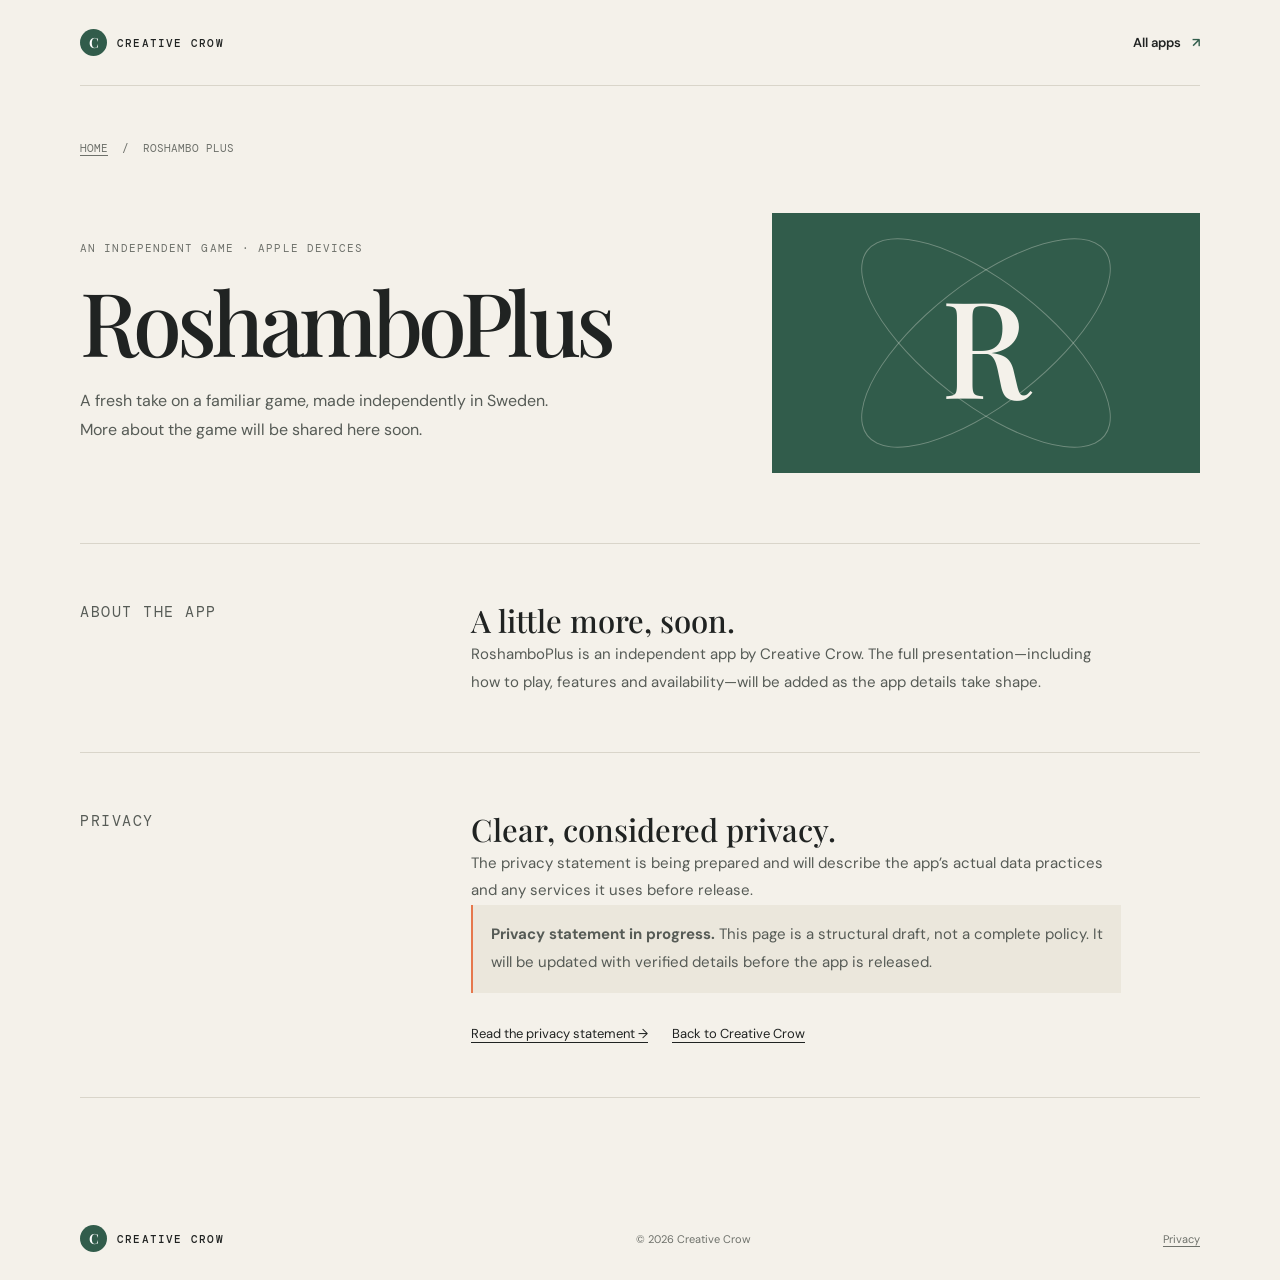
==== roshambo-plus/index.html @ c16c54fe "feature: Template info for roshambo-plus" ====
<!doctype html>
<html lang="en">
<head>
  <meta charset="utf-8">
  <meta name="viewport" content="width=device-width, initial-scale=1">
  <meta name="theme-color" content="#f4f1ea">
  <meta name="description" content="RoshamboPlus — an independent game for Apple devices by Creative Crow.">
  <title>RoshamboPlus — Creative Crow</title>
  <link rel="stylesheet" href="../styles.css">
</head>
<body>
  <header class="site-header wrap">
    <a class="wordmark" href="../index.html"><span class="wordmark-mark">C</span> CREATIVE CROW</a>
    <a class="header-link" href="../index.html">All apps <span aria-hidden="true">↗</span></a>
  </header>
  <main class="wrap page-main">
    <p class="breadcrumb"><a href="../index.html">HOME</a> &nbsp;/&nbsp; ROSHAMBO PLUS</p>
    <section class="product-hero">
      <div>
        <p class="eyebrow">AN INDEPENDENT GAME · APPLE DEVICES</p>
        <h1>RoshamboPlus</h1>
        <p class="lead">A fresh take on a familiar game, made independently in Sweden. More about the game will be shared here soon.</p>
      </div>
      <div class="product-stamp" aria-hidden="true"><span class="stamp-letter">R</span></div>
    </section>
    <section class="product-section">
      <p class="eyebrow">ABOUT THE APP</p>
      <div><h2>A little more, soon.</h2><p>RoshamboPlus is an independent app by Creative Crow. The full presentation—including how to play, features and availability—will be added as the app details take shape.</p></div>
    </section>
    <section class="product-section">
      <p class="eyebrow">PRIVACY</p>
      <div><h2>Clear, considered privacy.</h2><p>The privacy statement is being prepared and will describe the app’s actual data practices and any services it uses before release.</p><p class="draft-note"><strong>Privacy statement in progress.</strong> This page is a structural draft, not a complete policy. It will be updated with verified details before the app is released.</p><div class="page-actions"><a href="privacy.html">Read the privacy statement →</a><a href="../index.html">Back to Creative Crow</a></div></div>
    </section>
  </main>
  <footer class="site-footer wrap"><a class="wordmark" href="../index.html"><span class="wordmark-mark">C</span> CREATIVE CROW</a><span>© 2026 Creative Crow</span><a href="privacy.html">Privacy</a></footer>
</body>
</html>
---- styles.css ----
@import url('https://fonts.googleapis.com/css2?family=DM+Mono:wght@400;500&family=DM+Sans:wght@400;500;600;700&family=Playfair+Display:ital,wght@0,500;0,600;1,500;1,600&display=swap');

:root{--paper:#f4f1ea;--ink:#202322;--muted:#6e716b;--line:#d9d5ca;--green:#315c4b;--orange:#e6784d;--yellow:#edc962;--display:'Playfair Display',Georgia,serif;--body:'DM Sans',Arial,sans-serif;--mono:'DM Mono',monospace}
*{box-sizing:border-box}html{scroll-behavior:smooth}body{margin:0;background:var(--paper);color:var(--ink);font-family:var(--body);-webkit-font-smoothing:antialiased}a{color:inherit;text-decoration:none}.wrap{width:min(1120px,calc(100% - 64px));margin-inline:auto}.site-header{height:86px;display:flex;align-items:center;justify-content:space-between;border-bottom:1px solid var(--line)}.wordmark{display:inline-flex;align-items:center;gap:10px;font:500 11px var(--mono);letter-spacing:.11em}.wordmark-mark{width:27px;height:27px;display:grid;place-items:center;border-radius:50%;background:var(--green);color:#fff;font:600 14px var(--display);letter-spacing:0}.header-link,.text-link{font-size:13px;font-weight:600}.header-link span{margin-left:8px;color:var(--green)}.hero{min-height:600px;display:grid;grid-template-columns:1fr .9fr;align-items:center;gap:65px;padding-block:65px 78px}.eyebrow{margin:0 0 22px;font:11px var(--mono);letter-spacing:.1em;text-transform:uppercase;color:var(--muted)}.status-dot{display:inline-block;width:7px;height:7px;background:#6c9674;border-radius:50%;margin-right:8px;vertical-align:1px}.hero h1{margin:0;font:500 clamp(56px,7vw,88px)/.99 var(--display);letter-spacing:-.055em}.hero h1 em,.closing-content em{color:var(--green);font-weight:500}.hero-lede{max-width:490px;margin:27px 0 29px;color:#565b56;font-size:16px;line-height:1.8}.text-link{display:inline-flex;gap:12px;align-items:center;border-bottom:1px solid var(--green);padding-bottom:7px}.text-link span{color:var(--green)}.hero-art{height:390px;position:relative;overflow:hidden;background:#e9e5da;border-radius:3px}.orbit{position:absolute;border:1px solid rgba(49,92,75,.28);border-radius:50%;transform:rotate(-30deg)}.orbit-one{width:480px;height:210px;top:86px;left:-22px}.orbit-two{width:410px;height:160px;top:116px;left:10px;transform:rotate(42deg)}.art-sun{position:absolute;width:127px;height:127px;background:var(--orange);border-radius:50%;top:81px;left:calc(50% - 59px)}.art-square{position:absolute;width:108px;height:108px;background:var(--green);transform:rotate(17deg);top:174px;left:calc(50% - 109px);border-radius:5px}.art-orb{position:absolute;width:66px;height:66px;background:var(--yellow);border-radius:50%;top:225px;left:calc(50% + 51px)}.art-caption,.art-index{position:absolute;bottom:19px;font:10px var(--mono);letter-spacing:.08em;color:#77786f}.art-caption{left:21px}.art-index{right:21px}.about-band{background:#e9e5da;padding:92px 0}.about-grid{display:grid;grid-template-columns:.8fr 1.5fr .7fr;gap:35px;align-items:start}.about-grid .eyebrow{padding-top:11px}.about-grid h2,.section-heading h2{font:500 clamp(34px,4vw,47px)/1.1 var(--display);letter-spacing:-.035em;margin:0 0 20px}.about-grid>div:nth-child(2)>p{max-width:590px;margin:0;color:#565b56;line-height:1.85;font-size:15px}.about-note{align-self:end;padding:0 0 7px 20px;border-left:1px solid #a8aa9e}.about-note p{font:italic 16px/1.65 var(--display);color:var(--green);margin:0}.apps-section{padding-block:100px 105px}.section-heading{display:flex;justify-content:space-between;align-items:end;margin-bottom:35px}.section-heading .eyebrow{margin-bottom:15px}.section-heading h2{margin:0}.section-intro{max-width:260px;color:var(--muted);font-size:13px;line-height:1.7;margin:0 0 5px}.app-card{display:grid;grid-template-columns:100px 1fr 50px;gap:24px;align-items:center;padding:26px 28px;border:1px solid var(--line);transition:background .2s,border-color .2s}.app-card:hover{background:#ede9de;border-color:#b7b6aa}.app-icon{height:82px;width:82px;background:var(--green);border-radius:22px;display:grid;place-items:center;position:relative;overflow:hidden;color:var(--paper)}.app-icon span{font:600 51px var(--display);z-index:1}.app-icon i{position:absolute;width:66px;height:66px;border:1px solid rgba(244,241,234,.46);border-radius:50%;top:34px;left:36px}.app-info .eyebrow{margin:0 0 6px;font-size:9px;color:var(--green)}.app-info h3{font:500 27px var(--display);margin:0 0 6px}.app-info>p:last-child{margin:0;font-size:13px;color:var(--muted)}.card-arrow{justify-self:end;font-size:24px;color:var(--green)}.coming-note{margin:25px 0 0;color:var(--muted);font-size:13px}.coming-note span{color:var(--green);font-size:18px;margin-right:8px}.closing-band{background:var(--green);color:var(--paper);padding:70px 0}.closing-content .eyebrow{color:#bbc8be;margin-bottom:19px}.closing-content>p:last-child{font:500 clamp(30px,4vw,45px)/1.25 var(--display);margin:0}.closing-content em{color:var(--yellow)}.site-footer{min-height:82px;display:flex;justify-content:space-between;align-items:center;color:var(--muted);font-size:11px}.site-footer .wordmark{color:var(--ink)}.site-footer>a:last-child{text-decoration:underline;text-underline-offset:3px}

/* App pages */
.page-main{padding:55px 0 100px}.breadcrumb{font:11px var(--mono);color:var(--muted);margin:0 0 58px}.breadcrumb a{text-decoration:underline;text-underline-offset:3px}.product-hero{display:grid;grid-template-columns:1.2fr .8fr;gap:50px;align-items:center;padding-bottom:70px;border-bottom:1px solid var(--line)}.product-hero h1{font:500 clamp(54px,8vw,88px)/1 var(--display);letter-spacing:-.055em;margin:0 0 22px}.product-hero .lead{max-width:500px;color:#565b56;font-size:16px;line-height:1.8;margin:0}.product-stamp{height:260px;background:var(--green);display:grid;place-items:center;position:relative;overflow:hidden}.product-stamp:before,.product-stamp:after{content:"";position:absolute;width:300px;height:120px;border:1px solid rgba(244,241,234,.32);border-radius:50%;transform:rotate(-38deg)}.product-stamp:after{transform:rotate(38deg)}.stamp-letter{position:relative;z-index:1;color:var(--paper);font:500 135px/.8 var(--display)}.product-section{display:grid;grid-template-columns:.65fr 1.35fr;gap:40px;padding:55px 0;border-bottom:1px solid var(--line)}.product-section h2{font:500 31px var(--display);margin:0}.product-section p{margin:0;color:#565b56;font-size:15px;line-height:1.85;max-width:650px}.draft-note{margin-top:22px;padding:16px 18px;background:#ebe7dc;border-left:2px solid var(--orange);font-size:13px;line-height:1.7;color:#595c56}.policy-section{padding:28px 0;border-bottom:1px solid var(--line)}.policy-section h2{font:500 22px var(--display);margin:0 0 10px}.policy-section p{max-width:700px;margin:0;color:#565b56;font-size:14px;line-height:1.8}.page-actions{display:flex;gap:24px;margin-top:32px;font-size:13px}.page-actions a{text-decoration:underline;text-underline-offset:4px}.page-actions a:hover{color:var(--green)}

@media(max-width:760px){.wrap{width:min(100% - 40px,560px)}.site-header{height:70px}.hero{grid-template-columns:1fr;gap:38px;padding-block:64px}.hero h1{font-size:clamp(56px,14vw,78px)}.hero-art{height:310px}.about-band{padding:65px 0}.about-grid{grid-template-columns:1fr;gap:20px}.about-grid .eyebrow{padding:0}.about-note{margin-top:7px}.apps-section{padding-block:70px}.section-heading{display:block}.section-intro{margin-top:17px}.app-card{grid-template-columns:66px 1fr 22px;gap:15px;padding:19px 15px}.app-icon{width:62px;height:62px;border-radius:17px}.app-icon span{font-size:40px}.app-icon i{width:52px;height:52px;top:25px;left:28px}.app-info h3{font-size:23px}.app-info>p:last-child{line-height:1.5}.site-footer{gap:12px;flex-wrap:wrap;padding-block:18px}.site-footer .wordmark{width:100%}.product-hero{grid-template-columns:1fr;gap:30px;padding-bottom:45px}.product-stamp{height:200px}.stamp-letter{font-size:108px}.breadcrumb{margin-bottom:38px}.page-main{padding-top:35px}.product-section{grid-template-columns:1fr;gap:14px;padding:34px 0}}
@media(prefers-reduced-motion:reduce){html{scroll-behavior:auto}*,*::before,*::after{transition:none!important}}
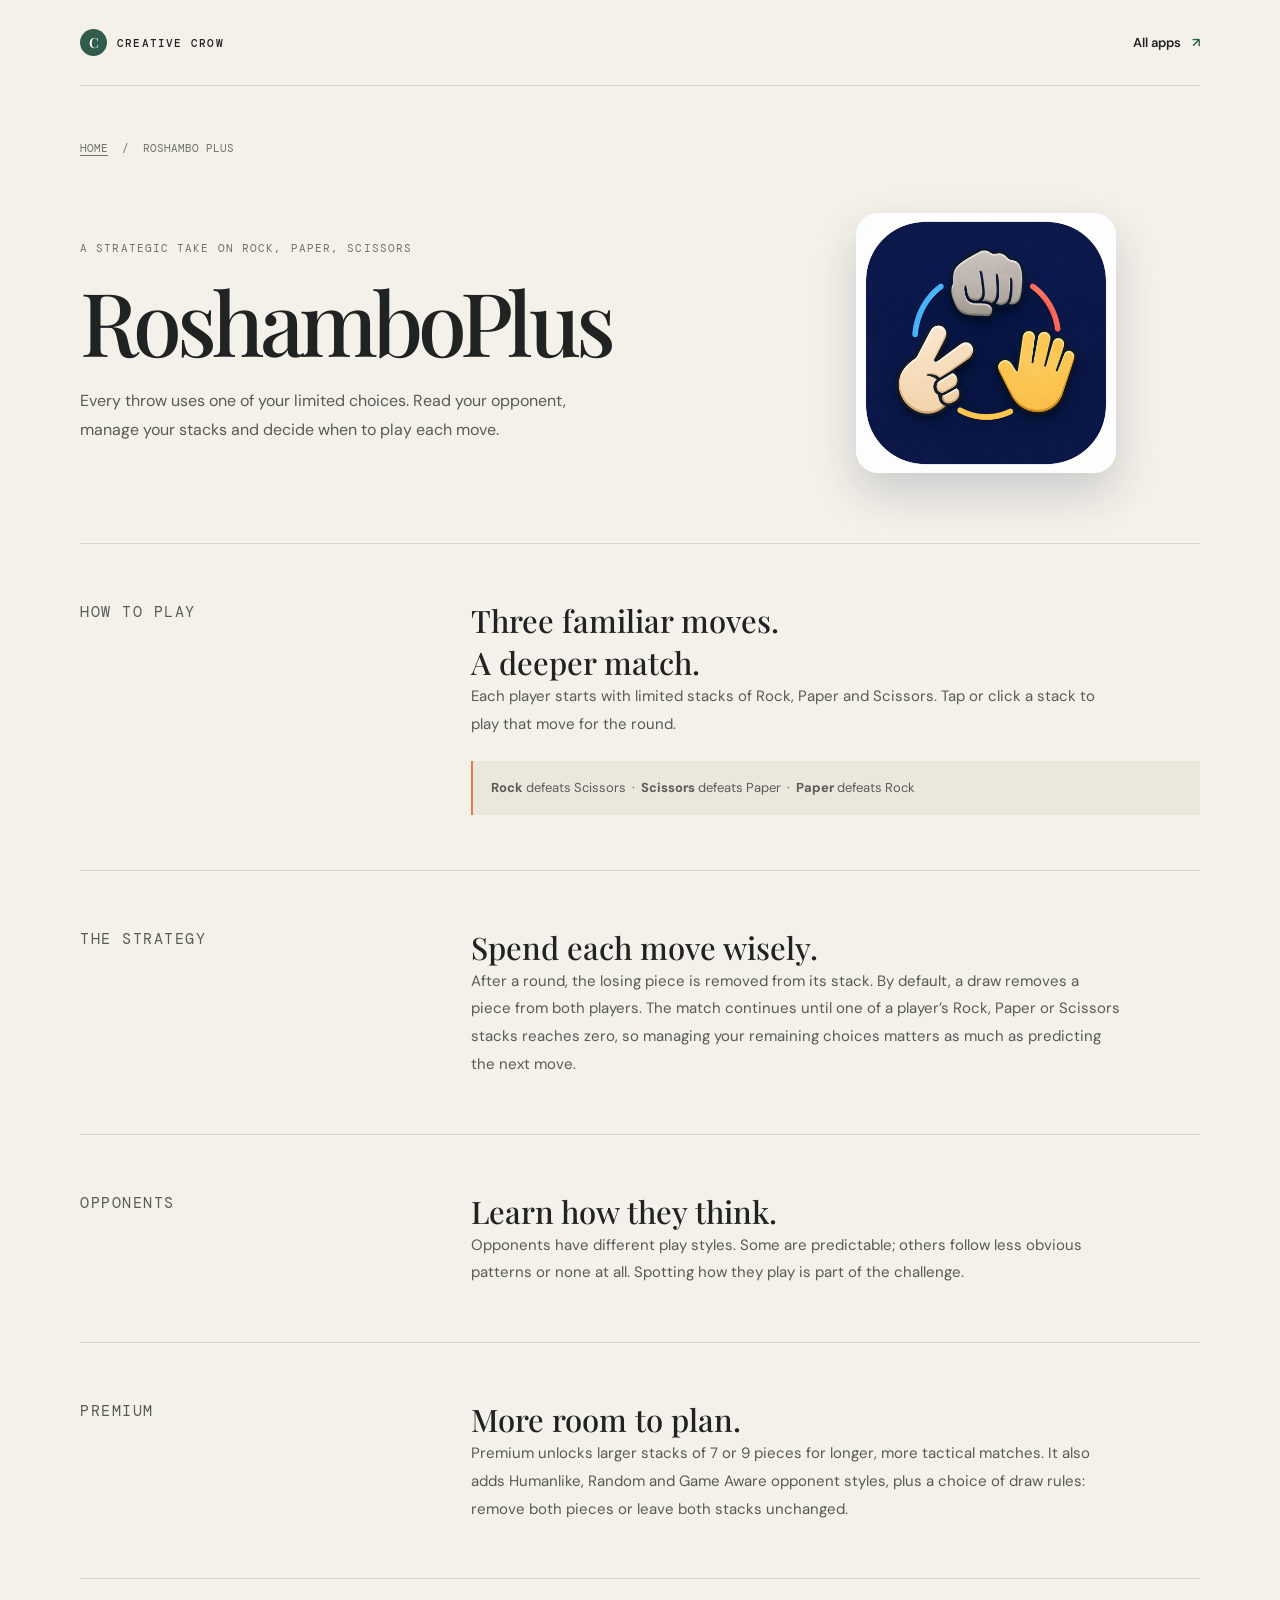
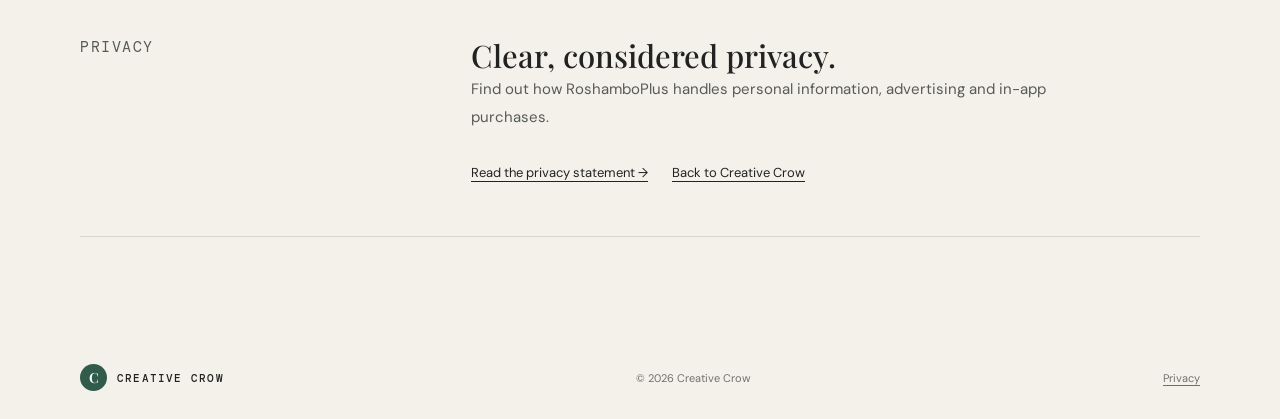
==== commit 8917b6c5: "feature: Presentation of roshambo plus Has filled in descriptions and privacy statement so I can lin" ====
--- a/roshambo-plus/index.html
+++ b/roshambo-plus/index.html
@@ -4,7 +4,7 @@
   <meta charset="utf-8">
   <meta name="viewport" content="width=device-width, initial-scale=1">
   <meta name="theme-color" content="#f4f1ea">
-  <meta name="description" content="RoshamboPlus — an independent game for Apple devices by Creative Crow.">
+  <meta name="description" content="RoshamboPlus is a strategic take on Rock, Paper, Scissors. Manage your choices, read your opponent and plan each move.">
   <title>RoshamboPlus — Creative Crow</title>
   <link rel="stylesheet" href="../styles.css">
 </head>
@@ -17,19 +17,31 @@
     <p class="breadcrumb"><a href="../index.html">HOME</a> &nbsp;/&nbsp; ROSHAMBO PLUS</p>
     <section class="product-hero">
       <div>
-        <p class="eyebrow">AN INDEPENDENT GAME · APPLE DEVICES</p>
+        <p class="eyebrow">A STRATEGIC TAKE ON ROCK, PAPER, SCISSORS</p>
         <h1>RoshamboPlus</h1>
-        <p class="lead">A fresh take on a familiar game, made independently in Sweden. More about the game will be shared here soon.</p>
+        <p class="lead">Every throw uses one of your limited choices. Read your opponent, manage your stacks and decide when to play each move.</p>
       </div>
-      <div class="product-stamp" aria-hidden="true"><span class="stamp-letter">R</span></div>
+      <div class="product-stamp product-icon"><img src="../images/roshambo_icon_1024.png" alt="RoshamboPlus app icon showing rock, paper and scissors"></div>
     </section>
     <section class="product-section">
-      <p class="eyebrow">ABOUT THE APP</p>
-      <div><h2>A little more, soon.</h2><p>RoshamboPlus is an independent app by Creative Crow. The full presentation—including how to play, features and availability—will be added as the app details take shape.</p></div>
+      <p class="eyebrow">HOW TO PLAY</p>
+      <div><h2>Three familiar moves.<br>A deeper match.</h2><p>Each player starts with limited stacks of Rock, Paper and Scissors. Tap or click a stack to play that move for the round.</p><div class="draft-note"><strong>Rock</strong> defeats Scissors &nbsp;·&nbsp; <strong>Scissors</strong> defeats Paper &nbsp;·&nbsp; <strong>Paper</strong> defeats Rock</div></div>
+    </section>
+    <section class="product-section">
+      <p class="eyebrow">THE STRATEGY</p>
+      <div><h2>Spend each move wisely.</h2><p>After a round, the losing piece is removed from its stack. By default, a draw removes a piece from both players. The match continues until one of a player’s Rock, Paper or Scissors stacks reaches zero, so managing your remaining choices matters as much as predicting the next move.</p></div>
+    </section>
+    <section class="product-section">
+      <p class="eyebrow">OPPONENTS</p>
+      <div><h2>Learn how they think.</h2><p>Opponents have different play styles. Some are predictable; others follow less obvious patterns or none at all. Spotting how they play is part of the challenge.</p></div>
+    </section>
+    <section class="product-section">
+      <p class="eyebrow">PREMIUM</p>
+      <div><h2>More room to plan.</h2><p>Premium unlocks larger stacks of 7 or 9 pieces for longer, more tactical matches. It also adds Humanlike, Random and Game Aware opponent styles, plus a choice of draw rules: remove both pieces or leave both stacks unchanged.</p></div>
     </section>
     <section class="product-section">
       <p class="eyebrow">PRIVACY</p>
-      <div><h2>Clear, considered privacy.</h2><p>The privacy statement is being prepared and will describe the app’s actual data practices and any services it uses before release.</p><p class="draft-note"><strong>Privacy statement in progress.</strong> This page is a structural draft, not a complete policy. It will be updated with verified details before the app is released.</p><div class="page-actions"><a href="privacy.html">Read the privacy statement →</a><a href="../index.html">Back to Creative Crow</a></div></div>
+      <div><h2>Clear, considered privacy.</h2><p>Find out how RoshamboPlus handles personal information, advertising and in-app purchases.</p><div class="page-actions"><a href="privacy.html">Read the privacy statement →</a><a href="../index.html">Back to Creative Crow</a></div></div>
     </section>
   </main>
   <footer class="site-footer wrap"><a class="wordmark" href="../index.html"><span class="wordmark-mark">C</span> CREATIVE CROW</a><span>© 2026 Creative Crow</span><a href="privacy.html">Privacy</a></footer>
--- a/styles.css
+++ b/styles.css
@@ -4,6 +4,7 @@
 *{box-sizing:border-box}html{scroll-behavior:smooth}body{margin:0;background:var(--paper);color:var(--ink);font-family:var(--body);-webkit-font-smoothing:antialiased}a{color:inherit;text-decoration:none}.wrap{width:min(1120px,calc(100% - 64px));margin-inline:auto}.site-header{height:86px;display:flex;align-items:center;justify-content:space-between;border-bottom:1px solid var(--line)}.wordmark{display:inline-flex;align-items:center;gap:10px;font:500 11px var(--mono);letter-spacing:.11em}.wordmark-mark{width:27px;height:27px;display:grid;place-items:center;border-radius:50%;background:var(--green);color:#fff;font:600 14px var(--display);letter-spacing:0}.header-link,.text-link{font-size:13px;font-weight:600}.header-link span{margin-left:8px;color:var(--green)}.hero{min-height:600px;display:grid;grid-template-columns:1fr .9fr;align-items:center;gap:65px;padding-block:65px 78px}.eyebrow{margin:0 0 22px;font:11px var(--mono);letter-spacing:.1em;text-transform:uppercase;color:var(--muted)}.status-dot{display:inline-block;width:7px;height:7px;background:#6c9674;border-radius:50%;margin-right:8px;vertical-align:1px}.hero h1{margin:0;font:500 clamp(56px,7vw,88px)/.99 var(--display);letter-spacing:-.055em}.hero h1 em,.closing-content em{color:var(--green);font-weight:500}.hero-lede{max-width:490px;margin:27px 0 29px;color:#565b56;font-size:16px;line-height:1.8}.text-link{display:inline-flex;gap:12px;align-items:center;border-bottom:1px solid var(--green);padding-bottom:7px}.text-link span{color:var(--green)}.hero-art{height:390px;position:relative;overflow:hidden;background:#e9e5da;border-radius:3px}.orbit{position:absolute;border:1px solid rgba(49,92,75,.28);border-radius:50%;transform:rotate(-30deg)}.orbit-one{width:480px;height:210px;top:86px;left:-22px}.orbit-two{width:410px;height:160px;top:116px;left:10px;transform:rotate(42deg)}.art-sun{position:absolute;width:127px;height:127px;background:var(--orange);border-radius:50%;top:81px;left:calc(50% - 59px)}.art-square{position:absolute;width:108px;height:108px;background:var(--green);transform:rotate(17deg);top:174px;left:calc(50% - 109px);border-radius:5px}.art-orb{position:absolute;width:66px;height:66px;background:var(--yellow);border-radius:50%;top:225px;left:calc(50% + 51px)}.art-caption,.art-index{position:absolute;bottom:19px;font:10px var(--mono);letter-spacing:.08em;color:#77786f}.art-caption{left:21px}.art-index{right:21px}.about-band{background:#e9e5da;padding:92px 0}.about-grid{display:grid;grid-template-columns:.8fr 1.5fr .7fr;gap:35px;align-items:start}.about-grid .eyebrow{padding-top:11px}.about-grid h2,.section-heading h2{font:500 clamp(34px,4vw,47px)/1.1 var(--display);letter-spacing:-.035em;margin:0 0 20px}.about-grid>div:nth-child(2)>p{max-width:590px;margin:0;color:#565b56;line-height:1.85;font-size:15px}.about-note{align-self:end;padding:0 0 7px 20px;border-left:1px solid #a8aa9e}.about-note p{font:italic 16px/1.65 var(--display);color:var(--green);margin:0}.apps-section{padding-block:100px 105px}.section-heading{display:flex;justify-content:space-between;align-items:end;margin-bottom:35px}.section-heading .eyebrow{margin-bottom:15px}.section-heading h2{margin:0}.section-intro{max-width:260px;color:var(--muted);font-size:13px;line-height:1.7;margin:0 0 5px}.app-card{display:grid;grid-template-columns:100px 1fr 50px;gap:24px;align-items:center;padding:26px 28px;border:1px solid var(--line);transition:background .2s,border-color .2s}.app-card:hover{background:#ede9de;border-color:#b7b6aa}.app-icon{height:82px;width:82px;background:var(--green);border-radius:22px;display:grid;place-items:center;position:relative;overflow:hidden;color:var(--paper)}.app-icon span{font:600 51px var(--display);z-index:1}.app-icon i{position:absolute;width:66px;height:66px;border:1px solid rgba(244,241,234,.46);border-radius:50%;top:34px;left:36px}.app-info .eyebrow{margin:0 0 6px;font-size:9px;color:var(--green)}.app-info h3{font:500 27px var(--display);margin:0 0 6px}.app-info>p:last-child{margin:0;font-size:13px;color:var(--muted)}.card-arrow{justify-self:end;font-size:24px;color:var(--green)}.coming-note{margin:25px 0 0;color:var(--muted);font-size:13px}.coming-note span{color:var(--green);font-size:18px;margin-right:8px}.closing-band{background:var(--green);color:var(--paper);padding:70px 0}.closing-content .eyebrow{color:#bbc8be;margin-bottom:19px}.closing-content>p:last-child{font:500 clamp(30px,4vw,45px)/1.25 var(--display);margin:0}.closing-content em{color:var(--yellow)}.site-footer{min-height:82px;display:flex;justify-content:space-between;align-items:center;color:var(--muted);font-size:11px}.site-footer .wordmark{color:var(--ink)}.site-footer>a:last-child{text-decoration:underline;text-underline-offset:3px}
 
 /* App pages */
+.product-stamp.product-icon{background:transparent;overflow:visible}.product-stamp.product-icon:before,.product-stamp.product-icon:after{display:none}.product-icon img{display:block;width:min(100%,260px);aspect-ratio:1;object-fit:contain;border-radius:22px;box-shadow:0 20px 45px rgba(23,33,62,.18)}
 .page-main{padding:55px 0 100px}.breadcrumb{font:11px var(--mono);color:var(--muted);margin:0 0 58px}.breadcrumb a{text-decoration:underline;text-underline-offset:3px}.product-hero{display:grid;grid-template-columns:1.2fr .8fr;gap:50px;align-items:center;padding-bottom:70px;border-bottom:1px solid var(--line)}.product-hero h1{font:500 clamp(54px,8vw,88px)/1 var(--display);letter-spacing:-.055em;margin:0 0 22px}.product-hero .lead{max-width:500px;color:#565b56;font-size:16px;line-height:1.8;margin:0}.product-stamp{height:260px;background:var(--green);display:grid;place-items:center;position:relative;overflow:hidden}.product-stamp:before,.product-stamp:after{content:"";position:absolute;width:300px;height:120px;border:1px solid rgba(244,241,234,.32);border-radius:50%;transform:rotate(-38deg)}.product-stamp:after{transform:rotate(38deg)}.stamp-letter{position:relative;z-index:1;color:var(--paper);font:500 135px/.8 var(--display)}.product-section{display:grid;grid-template-columns:.65fr 1.35fr;gap:40px;padding:55px 0;border-bottom:1px solid var(--line)}.product-section h2{font:500 31px var(--display);margin:0}.product-section p{margin:0;color:#565b56;font-size:15px;line-height:1.85;max-width:650px}.draft-note{margin-top:22px;padding:16px 18px;background:#ebe7dc;border-left:2px solid var(--orange);font-size:13px;line-height:1.7;color:#595c56}.policy-section{padding:28px 0;border-bottom:1px solid var(--line)}.policy-section h2{font:500 22px var(--display);margin:0 0 10px}.policy-section p{max-width:700px;margin:0;color:#565b56;font-size:14px;line-height:1.8}.page-actions{display:flex;gap:24px;margin-top:32px;font-size:13px}.page-actions a{text-decoration:underline;text-underline-offset:4px}.page-actions a:hover{color:var(--green)}
 
 @media(max-width:760px){.wrap{width:min(100% - 40px,560px)}.site-header{height:70px}.hero{grid-template-columns:1fr;gap:38px;padding-block:64px}.hero h1{font-size:clamp(56px,14vw,78px)}.hero-art{height:310px}.about-band{padding:65px 0}.about-grid{grid-template-columns:1fr;gap:20px}.about-grid .eyebrow{padding:0}.about-note{margin-top:7px}.apps-section{padding-block:70px}.section-heading{display:block}.section-intro{margin-top:17px}.app-card{grid-template-columns:66px 1fr 22px;gap:15px;padding:19px 15px}.app-icon{width:62px;height:62px;border-radius:17px}.app-icon span{font-size:40px}.app-icon i{width:52px;height:52px;top:25px;left:28px}.app-info h3{font-size:23px}.app-info>p:last-child{line-height:1.5}.site-footer{gap:12px;flex-wrap:wrap;padding-block:18px}.site-footer .wordmark{width:100%}.product-hero{grid-template-columns:1fr;gap:30px;padding-bottom:45px}.product-stamp{height:200px}.stamp-letter{font-size:108px}.breadcrumb{margin-bottom:38px}.page-main{padding-top:35px}.product-section{grid-template-columns:1fr;gap:14px;padding:34px 0}}
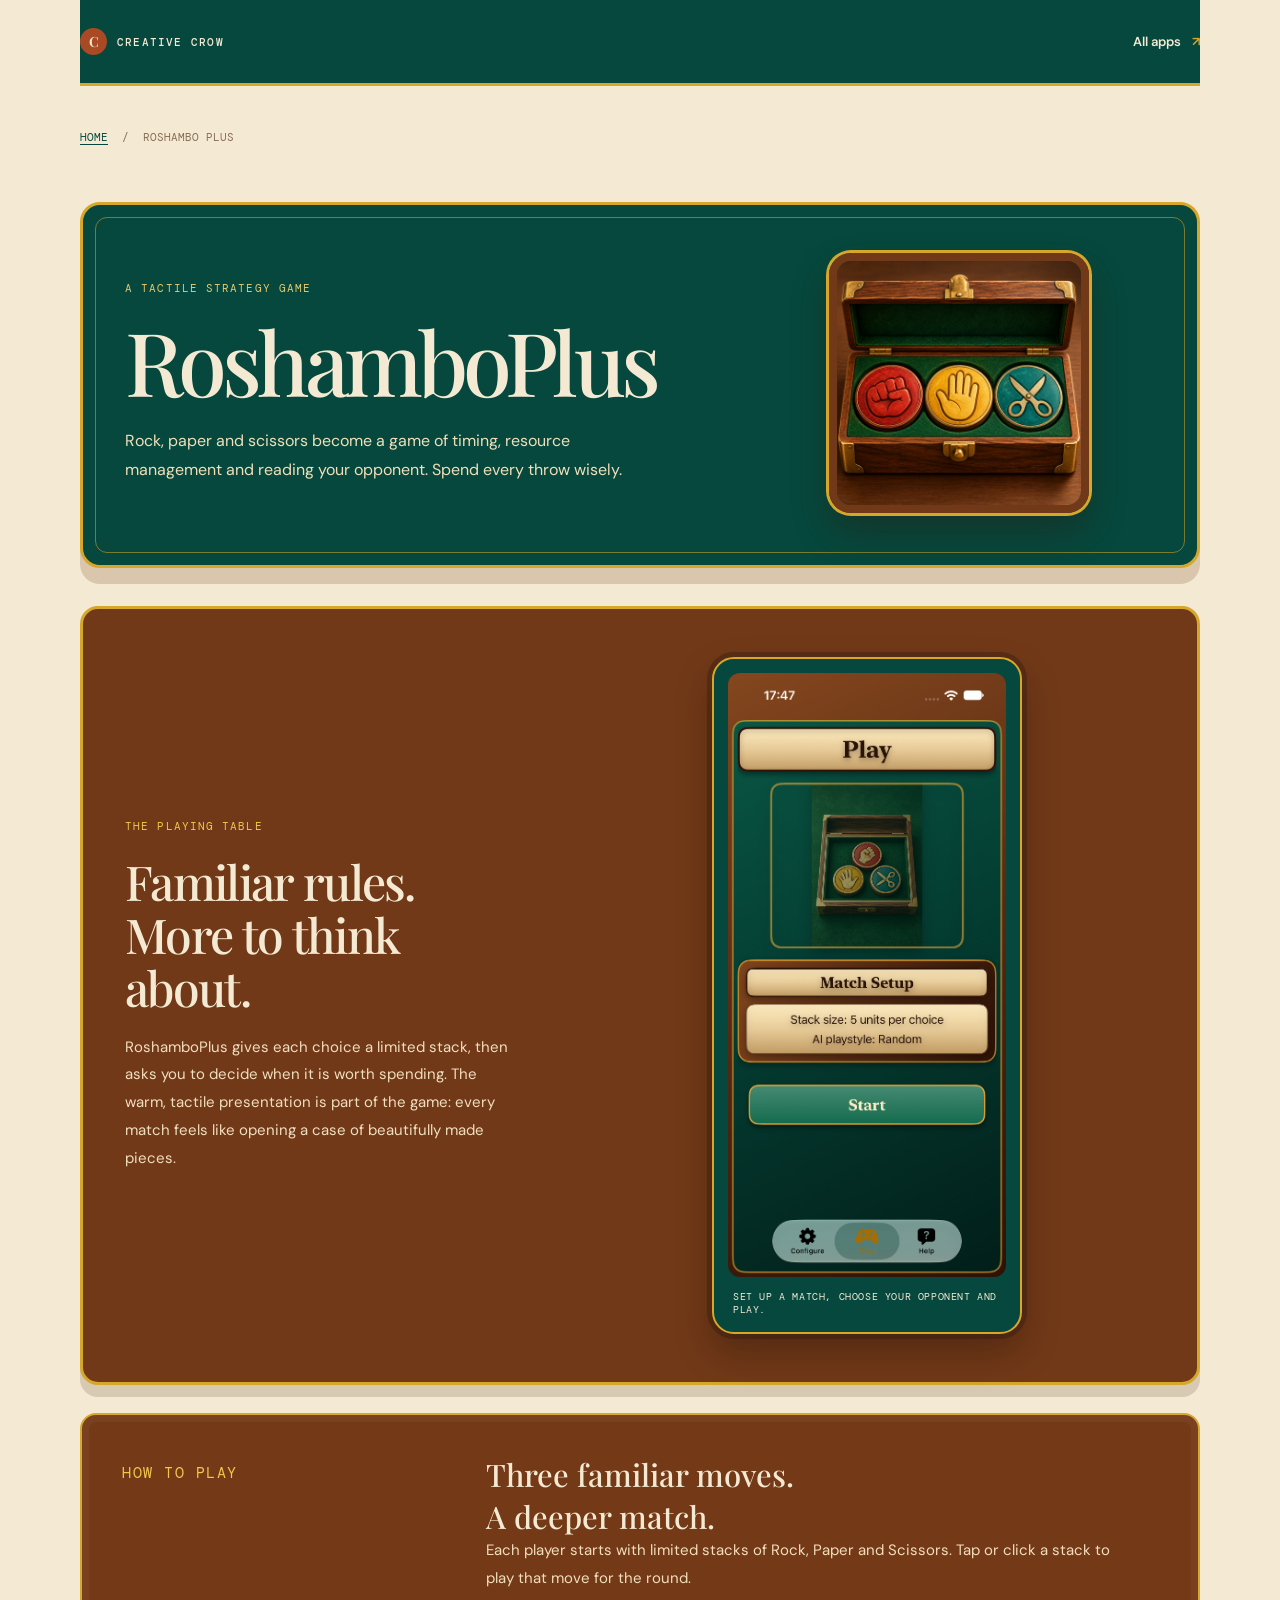
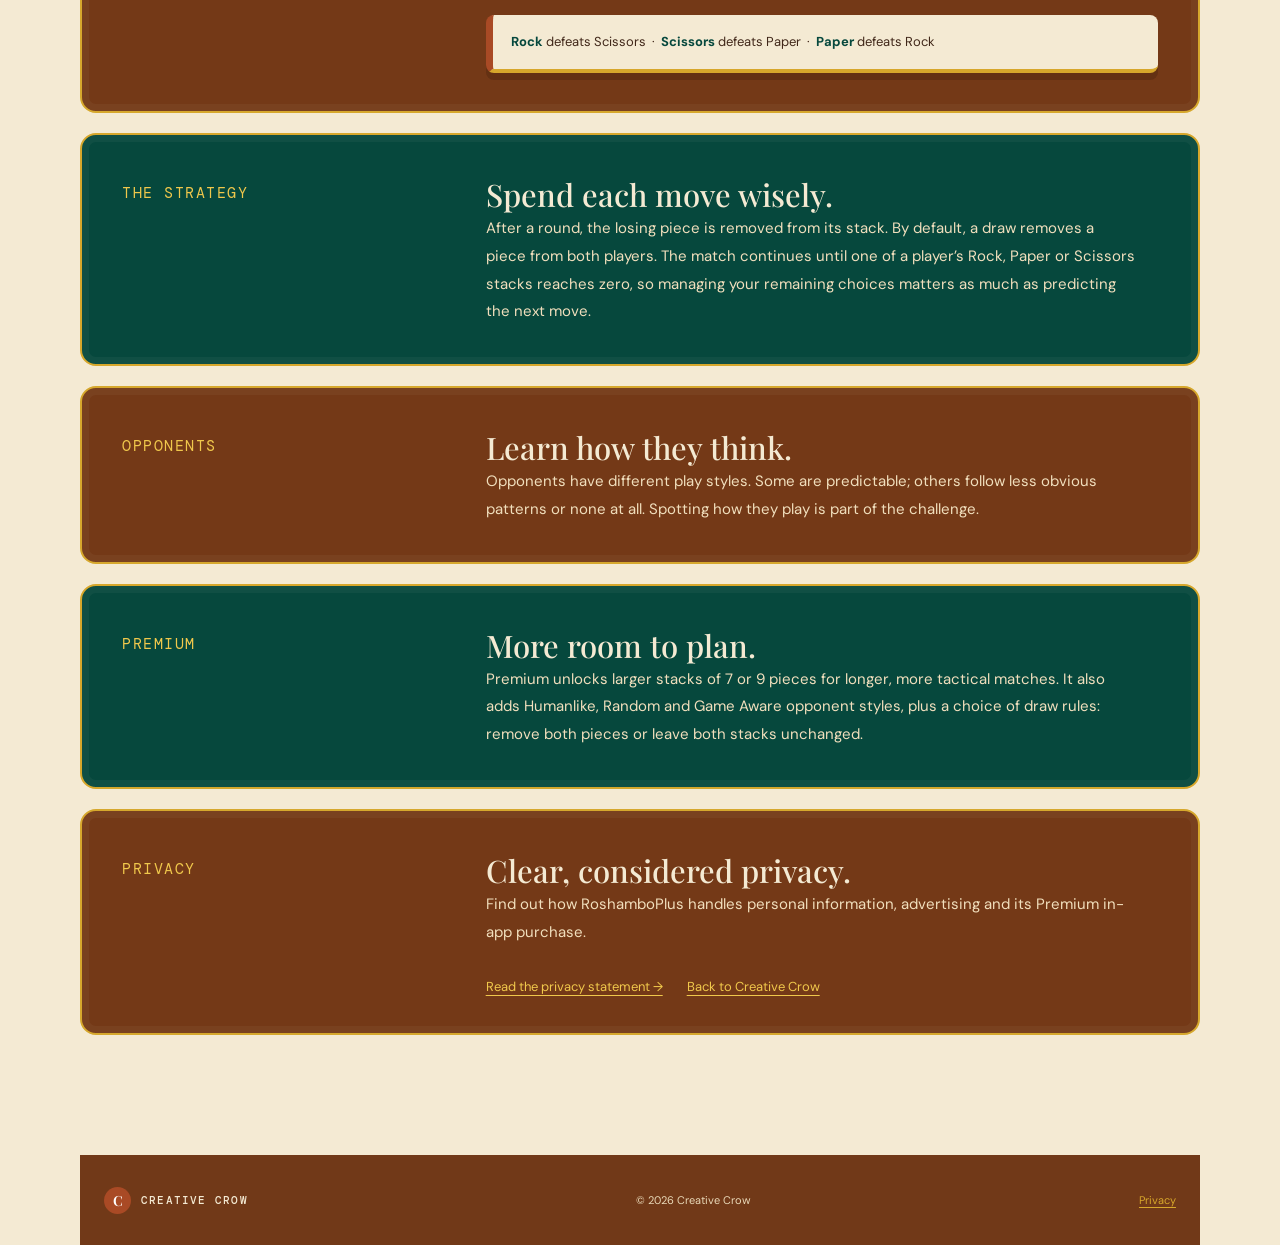
==== commit b44b6b68: "feature: Updated look and feel for RoshamboPlus to match app" ====
--- a/roshambo-plus/index.html
+++ b/roshambo-plus/index.html
@@ -3,12 +3,12 @@
 <head>
   <meta charset="utf-8">
   <meta name="viewport" content="width=device-width, initial-scale=1">
-  <meta name="theme-color" content="#f4f1ea">
-  <meta name="description" content="RoshamboPlus is a strategic take on Rock, Paper, Scissors. Manage your choices, read your opponent and plan each move.">
+  <meta name="theme-color" content="#06483d">
+  <meta name="description" content="RoshamboPlus is a strategic take on Rock, Paper, Scissors, presented as a tactile game of choices, stacks and timing.">
   <title>RoshamboPlus — Creative Crow</title>
   <link rel="stylesheet" href="../styles.css">
 </head>
-<body>
+<body class="app-page">
   <header class="site-header wrap">
     <a class="wordmark" href="../index.html"><span class="wordmark-mark">C</span> CREATIVE CROW</a>
     <a class="header-link" href="../index.html">All apps <span aria-hidden="true">↗</span></a>
@@ -17,11 +17,15 @@
     <p class="breadcrumb"><a href="../index.html">HOME</a> &nbsp;/&nbsp; ROSHAMBO PLUS</p>
     <section class="product-hero">
       <div>
-        <p class="eyebrow">A STRATEGIC TAKE ON ROCK, PAPER, SCISSORS</p>
+        <p class="eyebrow">A TACTILE STRATEGY GAME</p>
         <h1>RoshamboPlus</h1>
-        <p class="lead">Every throw uses one of your limited choices. Read your opponent, manage your stacks and decide when to play each move.</p>
+        <p class="lead">Rock, paper and scissors become a game of timing, resource management and reading your opponent. Spend every throw wisely.</p>
       </div>
       <div class="product-stamp product-icon"><img src="../images/roshambo_icon_1024.png" alt="RoshamboPlus app icon showing rock, paper and scissors"></div>
+    </section>
+    <section class="product-showcase">
+      <div class="showcase-copy"><p class="eyebrow">THE PLAYING TABLE</p><h2>Familiar rules.<br>More to think about.</h2><p>RoshamboPlus gives each choice a limited stack, then asks you to decide when it is worth spending. The warm, tactile presentation is part of the game: every match feels like opening a case of beautifully made pieces.</p></div>
+      <figure class="screenshot-frame"><img src="../images/play_screenshot.png" alt="RoshamboPlus Play screen showing the match setup and Start button"><figcaption>Set up a match, choose your opponent and play.</figcaption></figure>
     </section>
     <section class="product-section">
       <p class="eyebrow">HOW TO PLAY</p>
@@ -41,7 +45,7 @@
     </section>
     <section class="product-section">
       <p class="eyebrow">PRIVACY</p>
-      <div><h2>Clear, considered privacy.</h2><p>Find out how RoshamboPlus handles personal information, advertising and in-app purchases.</p><div class="page-actions"><a href="privacy.html">Read the privacy statement →</a><a href="../index.html">Back to Creative Crow</a></div></div>
+      <div><h2>Clear, considered privacy.</h2><p>Find out how RoshamboPlus handles personal information, advertising and its Premium in-app purchase.</p><div class="page-actions"><a href="privacy.html">Read the privacy statement →</a><a href="../index.html">Back to Creative Crow</a></div></div>
     </section>
   </main>
   <footer class="site-footer wrap"><a class="wordmark" href="../index.html"><span class="wordmark-mark">C</span> CREATIVE CROW</a><span>© 2026 Creative Crow</span><a href="privacy.html">Privacy</a></footer>
--- a/styles.css
+++ b/styles.css
@@ -9,3 +9,26 @@
 
 @media(max-width:760px){.wrap{width:min(100% - 40px,560px)}.site-header{height:70px}.hero{grid-template-columns:1fr;gap:38px;padding-block:64px}.hero h1{font-size:clamp(56px,14vw,78px)}.hero-art{height:310px}.about-band{padding:65px 0}.about-grid{grid-template-columns:1fr;gap:20px}.about-grid .eyebrow{padding:0}.about-note{margin-top:7px}.apps-section{padding-block:70px}.section-heading{display:block}.section-intro{margin-top:17px}.app-card{grid-template-columns:66px 1fr 22px;gap:15px;padding:19px 15px}.app-icon{width:62px;height:62px;border-radius:17px}.app-icon span{font-size:40px}.app-icon i{width:52px;height:52px;top:25px;left:28px}.app-info h3{font-size:23px}.app-info>p:last-child{line-height:1.5}.site-footer{gap:12px;flex-wrap:wrap;padding-block:18px}.site-footer .wordmark{width:100%}.product-hero{grid-template-columns:1fr;gap:30px;padding-bottom:45px}.product-stamp{height:200px}.stamp-letter{font-size:108px}.breadcrumb{margin-bottom:38px}.page-main{padding-top:35px}.product-section{grid-template-columns:1fr;gap:14px;padding:34px 0}}
 @media(prefers-reduced-motion:reduce){html{scroll-behavior:auto}*,*::before,*::after{transition:none!important}}
+
+/* RoshamboPlus visual language: felt, walnut, brass and warm ivory. */
+:root{--app-paper:#f4ead3;--app-ink:#2b180f;--app-muted:#78675a;--app-line:#d6bd8a;--app-green:#06483d;--app-orange:#a94a25;--app-yellow:#d7a72b;--app-wood:#713918}
+body.app-page{--paper:var(--app-paper);--ink:var(--app-ink);--muted:var(--app-muted);--line:var(--app-line);--green:var(--app-green);--orange:var(--app-orange);--yellow:var(--app-yellow);background:var(--paper);color:var(--ink)}.app-page .site-header{border-bottom-color:rgba(113,57,24,.22)}.app-page .wordmark-mark{background:var(--green)}.app-page .header-link span,.app-page .text-link span,.app-page .card-arrow,.app-page .coming-note span{color:var(--orange)}.app-page .text-link{border-bottom-color:var(--orange)}
+.app-page .hero-lede,.app-page .about-grid>div:nth-child(2)>p,.app-page .section-intro,.app-page .app-info>p:last-child,.app-page .product-hero .lead,.app-page .product-section p,.app-page .policy-section p{color:#604d3f}.app-page .hero-art,.app-page .about-band{background:#e9d9b8}.app-page .orbit{border-color:rgba(6,72,61,.28)}.app-page .art-sun{background:var(--orange)}.app-page .art-square{background:var(--green)}.app-page .art-orb{background:var(--yellow)}.app-page .art-caption,.app-page .art-index{color:#806b56}.app-page .about-note{border-left-color:#b99c6d}.app-page .about-note p,.app-page .hero h1 em,.app-page .closing-content em{color:var(--green)}
+.app-page .app-card{border-color:#d6bd8a}.app-page .app-card:hover{background:#efe1c6;border-color:#ba9860}.app-page .app-info .eyebrow{color:var(--green)}.app-page .app-icon{background:var(--green)}.app-page .draft-note{background:#ecdfc4;color:#5e493c}.app-page .closing-band{background:var(--green)}.app-page .site-footer{color:#806b56}.app-page .site-footer .wordmark{color:var(--ink)}
+.app-icon{box-shadow:0 8px 18px rgba(43,24,15,.16)}.app-icon img{width:100%;height:100%;object-fit:cover}
+.product-icon img{object-fit:cover;box-shadow:0 20px 45px rgba(43,24,15,.25)}
+.product-showcase{display:grid;grid-template-columns:.8fr 1.2fr;gap:70px;align-items:center;padding:75px 0;border-bottom:1px solid var(--line)}.showcase-copy h2{font:500 clamp(34px,4vw,48px)/1.1 var(--display);letter-spacing:-.035em;margin:0 0 20px}.showcase-copy>p:last-child{max-width:480px;color:#5e493c;line-height:1.85;font-size:15px;margin:0}.screenshot-frame{margin:0;justify-self:center;background:var(--wood);padding:14px;border:2px solid var(--yellow);border-radius:22px;box-shadow:0 18px 35px rgba(43,24,15,.22);max-width:310px}.screenshot-frame img{display:block;width:100%;height:auto;border-radius:12px}.screenshot-frame figcaption{font:10px var(--mono);color:var(--paper);letter-spacing:.06em;text-transform:uppercase;padding:13px 5px 2px}
+@media(max-width:760px){.product-showcase{grid-template-columns:1fr;gap:34px;padding:45px 0}.screenshot-frame{max-width:280px}}
+
+/* Stronger RoshamboPlus palette: game felt, painted pieces and walnut. */
+.app-page{background:var(--app-paper);background-image:linear-gradient(rgba(113,57,24,.035) 1px,transparent 1px),linear-gradient(90deg,rgba(113,57,24,.035) 1px,transparent 1px);background-size:28px 28px}.app-page .site-header{background:var(--app-green);color:var(--app-paper);border-bottom:3px solid var(--app-yellow)}.app-page .site-header .wordmark{color:var(--app-paper)}.app-page .site-header .wordmark-mark{background:var(--app-red,#a94a25);color:var(--app-paper)}.app-page .header-link{color:var(--app-paper)}.app-page .header-link span{color:var(--app-yellow)}
+.app-page .page-main{padding-top:44px}.app-page .breadcrumb{color:#876d55}.app-page .breadcrumb a{color:var(--app-green)}.app-page .product-hero{background:var(--app-green);color:var(--app-paper);border:3px solid var(--app-yellow);border-radius:20px;padding:48px 42px 52px;box-shadow:0 16px 0 rgba(113,57,24,.2);position:relative;overflow:hidden}.app-page .product-hero:before{content:"";position:absolute;inset:12px;border:1px solid rgba(215,167,43,.55);border-radius:12px;pointer-events:none}.app-page .product-hero h1,.app-page .product-hero .eyebrow{position:relative}.app-page .product-hero h1{color:var(--app-paper)}.app-page .product-hero .eyebrow{color:#e8c96b}.app-page .product-hero .lead{color:#f0dfb8}.app-page .product-icon{z-index:1}.app-page .product-icon img{border:8px solid var(--app-wood);box-shadow:0 0 0 3px var(--app-yellow),0 18px 35px rgba(43,24,15,.4)}
+.app-page .product-showcase{border-bottom-color:#c69b51}.app-page .showcase-copy h2,.app-page .product-section h2{color:var(--app-green)}.app-page .showcase-copy .eyebrow,.app-page .product-section>.eyebrow{color:var(--app-orange)}.app-page .screenshot-frame{background:var(--app-wood);border-color:var(--app-yellow)}.app-page .product-section{border-bottom-color:#d6bd8a}.app-page .draft-note{border-left-color:var(--app-orange);border-top:2px solid var(--app-yellow);box-shadow:inset 0 0 0 1px rgba(113,57,24,.12)}.app-page .page-actions a{color:var(--app-green)}.app-page .page-actions a:hover{color:var(--app-orange)}
+.app-page .site-footer{background:var(--app-wood);color:#e9d9b8;padding-inline:24px;min-height:90px}.app-page .site-footer .wordmark{color:var(--app-paper)}.app-page .site-footer .wordmark-mark{background:var(--app-orange)}.app-page .site-footer a:last-child{color:var(--app-yellow)}
+@media(max-width:760px){.app-page .product-hero{padding:34px 22px 38px;border-radius:14px}.app-page .site-footer{padding-inline:20px}}
+
+/* Carry the game-table treatment through the information content. */
+.app-page .product-showcase{margin:38px 0 28px;padding:48px 42px;background:var(--app-wood);color:var(--app-paper);border:3px solid var(--app-yellow);border-radius:18px;box-shadow:0 12px 0 rgba(64,30,12,.16)}.app-page .product-showcase .eyebrow{color:#f0c84c}.app-page .product-showcase h2{color:var(--app-paper)}.app-page .product-showcase .showcase-copy>p:last-child{color:#f0dfc0}.app-page .product-showcase .screenshot-frame{background:var(--app-green);box-shadow:0 0 0 5px rgba(43,24,15,.35),0 18px 35px rgba(31,14,6,.35)}
+.app-page .product-section{margin:20px 0;padding:38px 40px;background:var(--app-green);color:var(--app-paper);border:2px solid var(--app-yellow);border-radius:16px;box-shadow:inset 0 0 0 7px rgba(244,234,211,.04)}.app-page .product-section:nth-of-type(odd){background:#743917;border-color:#d6a82d}.app-page .product-section>.eyebrow{color:#f0c84c;margin-top:7px}.app-page .product-section h2{color:var(--app-paper)}.app-page .product-section p{color:#f1dfbd}.app-page .product-section strong{color:#fff5d8}.app-page .draft-note{background:var(--app-paper);color:#402719;border:0;border-left:7px solid var(--app-orange);border-bottom:4px solid var(--app-yellow);border-radius:8px;box-shadow:0 7px 0 rgba(37,18,7,.2)}.app-page .draft-note strong{color:var(--app-green)}.app-page .product-section .page-actions a{color:#f0c84c}.app-page .product-section .page-actions a:hover{color:#fff5d8}
+.app-page .policy-section{margin:20px 0;padding:32px 38px;background:var(--app-green);border:2px solid var(--app-yellow);border-radius:14px}.app-page .policy-section:nth-of-type(even){background:#743917}.app-page .policy-section h2{color:var(--app-paper)}.app-page .policy-section p{color:#f1dfbd}.app-page .policy-section a{color:#f0c84c;text-decoration:underline;text-underline-offset:3px}
+@media(max-width:760px){.app-page .product-showcase{margin-top:28px;padding:34px 22px}.app-page .product-section,.app-page .policy-section{padding:28px 22px}.app-page .product-section{gap:10px}}
